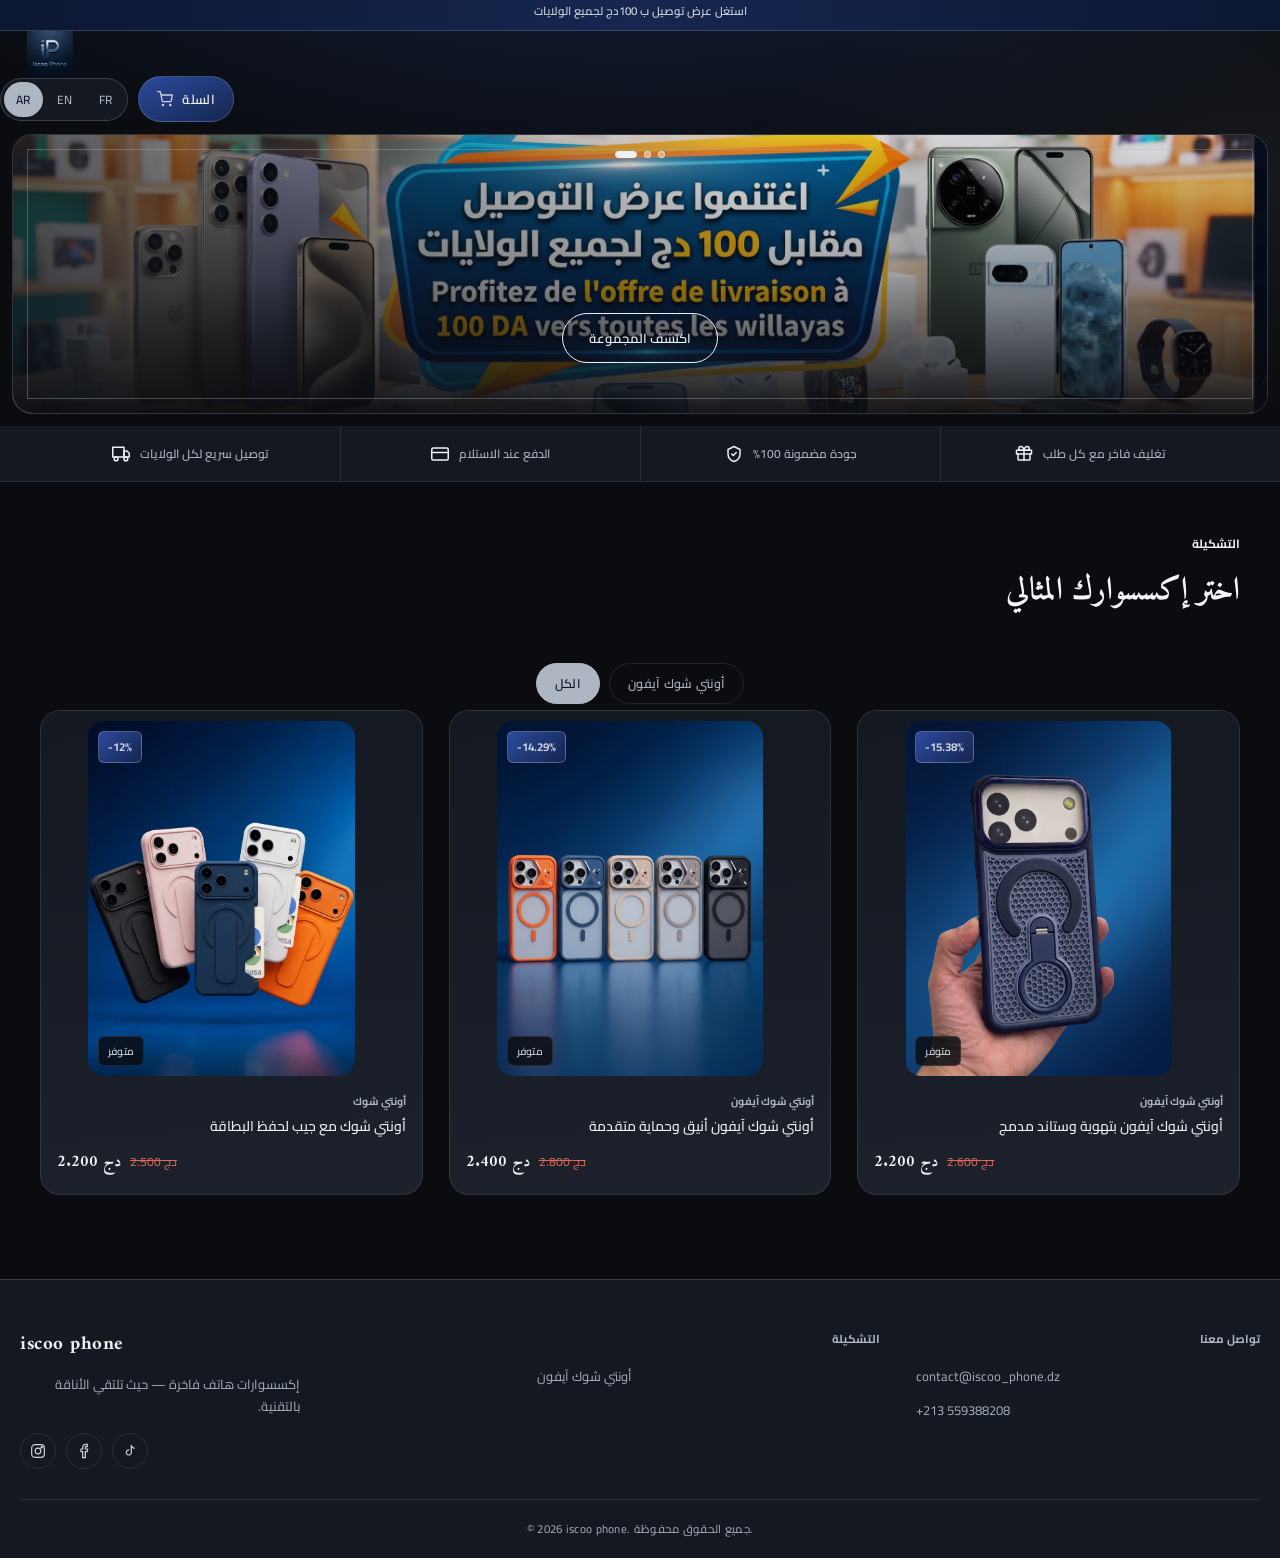
==== index.html @ 0731ef68 "Rename Untitled-1.html to index.html" ====
<!DOCTYPE html>
<html lang="ar" dir="ltr">
<head>
<meta charset="UTF-8">
<meta name="viewport" content="width=device-width, initial-scale=1, viewport-fit=cover">

<title>iscoo phone — إكسسوارات هاتف فاخرة</title>

<!-- Favicon / Logo -->
<link rel="icon" type="image/png" href="logo.jfif">

<link rel="preconnect" href="https://fonts.googleapis.com">
<link rel="preconnect" href="https://fonts.gstatic.com" crossorigin>

<link href="https://fonts.googleapis.com/css2?family=Playfair+Display:wght@500;600;700&family=Jost:wght@400;500;600;700&family=Amiri:wght@400;700&family=Cairo:wght@400;500;600;700;800&display=swap" rel="stylesheet">

<link rel="stylesheet" href="style.css">
</head>

<body class="lang-ar" dir="ltr">

<!-- Slim announcement strip -->
<div class="announce-bar">
  <p class="text-block" data-i18n="announce">استغل عرض توصيل ب 100دج لجميع الولايات</p>
</div>

<div class="brand">
  <img src="logo.jfif" alt="iscoo phone" class="brand-logo">
</div>
    <div class="header-actions">
      <div class="lang-switch" role="group" aria-label="Language">
        <button class="lang-btn" data-lang="ar">AR</button>
        <button class="lang-btn" data-lang="en">EN</button>
        <button class="lang-btn" data-lang="fr">FR</button>
      </div>
      <button class="cart-btn" id="openCartBtn">
        <svg viewBox="0 0 24 24" fill="none" stroke="currentColor" stroke-width="2" stroke-linecap="round" stroke-linejoin="round"><circle cx="9" cy="21" r="1"></circle><circle cx="20" cy="21" r="1"></circle><path d="M1 1h4l2.68 13.39a2 2 0 0 0 2 1.61h9.72a2 2 0 0 0 2-1.61L23 6H6"></path></svg>
        <span class="cart-label" data-i18n="cart">السلة</span>
        <span class="cart-badge" id="cartBadge" hidden>0</span>
      </button>
    </div>
  </div>
</header>

<!-- Wide rotating banner: sits between the header (cart + language) and
     the trust bar / products grid. Images come from HERO_IMAGES in
     data.js — add/remove filenames there, nothing here needs editing.
     Auto-advances every 3s; visitors can also swipe/drag it manually. -->
<section class="hero-banner">
  <div class="hero-carousel" id="heroCarousel">
    <div class="hero-track" id="heroTrack"></div>
  </div>
  <div class="hero-banner-overlay">
    <a href="#products" class="hero-cta text-block" data-i18n="heroCta">اكتشف المجموعة</a>
  </div>
  <div class="hero-dots" id="heroDots"></div>
</section>

<!-- Trust bar: four quiet credibility signals -->
<section class="trust-bar">
  <div class="container trust-grid">
    <div class="trust-item">
      <svg viewBox="0 0 24 24" fill="none" stroke="currentColor" stroke-width="2" stroke-linecap="round" stroke-linejoin="round"><rect x="1" y="3" width="15" height="13"></rect><polygon points="16 8 20 8 23 11 23 16 16 16 16 8"></polygon><circle cx="5.5" cy="18.5" r="2.5"></circle><circle cx="18.5" cy="18.5" r="2.5"></circle></svg>
      <span class="text-block" data-i18n="trustDelivery">توصيل سريع لكل الولايات</span>
    </div>
    <div class="trust-item">
      <svg viewBox="0 0 24 24" fill="none" stroke="currentColor" stroke-width="2" stroke-linecap="round" stroke-linejoin="round"><rect x="1" y="4" width="22" height="16" rx="2"></rect><line x1="1" y1="10" x2="23" y2="10"></line></svg>
      <span class="text-block" data-i18n="trustCod">الدفع عند الاستلام</span>
    </div>
    <div class="trust-item">
      <svg viewBox="0 0 24 24" fill="none" stroke="currentColor" stroke-width="2" stroke-linecap="round" stroke-linejoin="round"><path d="M12 2l8 4v6c0 5-3.5 8.5-8 10-4.5-1.5-8-5-8-10V6l8-4z"></path><path d="M9 12l2 2 4-4"></path></svg>
      <span class="text-block" data-i18n="trustAuthentic">جودة مضمونة 100%</span>
    </div>
    <div class="trust-item">
      <svg viewBox="0 0 24 24" fill="none" stroke="currentColor" stroke-width="2" stroke-linecap="round" stroke-linejoin="round"><path d="M20 12v7a1 1 0 0 1-1 1H5a1 1 0 0 1-1-1v-7"></path><rect x="2" y="7" width="20" height="5"></rect><line x1="12" y1="7" x2="12" y2="20"></line><path d="M12 7H7.5a2.5 2.5 0 0 1 0-5C11 2 12 7 12 7z"></path><path d="M12 7h4.5a2.5 2.5 0 0 0 0-5C13 2 12 7 12 7z"></path></svg>
      <span class="text-block" data-i18n="trustPackaging">تغليف فاخر مع كل طلب</span>
    </div>
  </div>
</section>

<main id="products" class="products-section">
  <div class="container">
    <div class="section-head">
      <p class="section-eyebrow text-block" data-i18n="collectionEyebrow">التشكيلة</p>
      <h2 class="section-title text-block" data-i18n="collectionTitle">اختر إكسسوارك المثالي</h2>
    </div>
    <div class="category-tabs" id="categoryTabs"></div>
    <div class="products-grid" id="productsGrid"></div>
  </div>
</main>

<footer class="site-footer">
  <div class="container footer-grid">
    <div class="footer-brand">
      <span class="footer-brand-name" data-i18n="brandName">iscoo phone</span>
      <p class="footer-tagline text-block" id="footerTagline"></p>
      <div class="social-row" id="socialRow"></div>
    </div>
    <div class="footer-col">
      <p class="footer-col-title text-block" data-i18n="footerLinksTitle">التشكيلة</p>
      <div class="footer-link-list" id="footerCategoryList"></div>
    </div>
    <div class="footer-col">
      <p class="footer-col-title text-block" data-i18n="footerContactTitle">تواصل معنا</p>
      <div class="footer-contact-list">
        <a id="footerEmail" href="#"></a>
        <a id="footerPhone" href="#"></a>
      </div>
    </div>
  </div>
  <div class="footer-bottom container">
    <span class="text-block" id="footerRights"></span>
  </div>
</footer>

<!-- Toast: quiet "added to cart" confirmation — the cart drawer stays closed -->
<div class="toast" id="toast">
  <span class="toast-dot"></span>
  <span class="toast-msg text-block"></span>
</div>

<!-- ================= PRODUCT DETAIL MODAL ================= -->
<div class="overlay" id="pdOverlay">
  <div class="pd-modal" role="dialog" aria-modal="true">
    <button class="pd-close" id="pdCloseBtn" aria-label="Close">&times;</button>
    <div class="pd-grid">
      <!-- Image viewer: swipeable/draggable photo track + a vertical rail
           of circles down the side (colors get their real color; general
           "gallery" shots get a neutral circle). Clicking a circle jumps
           straight to that photo and selects its color, if any. -->
      <div class="pd-media" id="pdMediaWrap">
        <div class="pd-track" id="pdTrack"></div>
        <div class="pd-swatch-rail" id="pdSwatchRail"></div>
      </div>
      <div class="pd-info">
        <p class="pd-category text-block" id="pdCategory"></p>
        <h2 class="pd-name text-block" id="pdName"></h2>
        <div class="pd-prices">
          <span class="pd-price-final price-num" id="pdPriceFinal"></span>
          <span class="pd-price-original price-num" id="pdPriceOriginal"></span>
          <span class="pd-discount-pill" id="pdDiscountPill"></span>
        </div>
        <p class="pd-desc text-block" id="pdDesc"></p>
        <div class="pd-stock-line" id="pdStockLine"></div>

        <div class="option-group" id="pdColorGroup">
          <div class="option-label text-block" data-i18n="color">اللون</div>
          <div class="pd-color-name text-block" id="pdColorName"></div>
        </div>

        <div class="option-group" id="pdSizeGroup">
          <div class="option-label text-block" data-i18n="size">التوافق</div>
          <div class="size-options" id="pdSizes"></div>
        </div>

        <div class="option-group">
          <div class="option-label text-block" data-i18n="quantity">الكمية</div>
          <div class="qty-row">
            <div class="qty-control">
              <button id="pdQtyMinus" type="button">&minus;</button>
              <span class="qty-val" id="pdQtyVal">1</span>
              <button id="pdQtyPlus" type="button">+</button>
            </div>
          </div>
        </div>

        <div class="field-error text-block" id="pdError"></div>
        <button class="btn-primary text-block" id="pdAddBtn" data-i18n="addToCart">أضف إلى السلة</button>
      </div>
    </div>
  </div>
</div>

<!-- ================= CART / CHECKOUT DRAWER ================= -->
<div class="overlay cart-overlay" id="cartOverlay">
  <div class="cart-drawer" role="dialog" aria-modal="true">
    <div class="cart-head">
      <h2 id="cartHeadTitle" data-i18n="yourCart">سلتك</h2>
      <button class="cart-close" id="cartCloseBtn" aria-label="Close">&times;</button>
    </div>

    <!-- STEP 0: cart list -->
    <div id="cartStepList" style="display:flex;flex-direction:column;flex:1;overflow:hidden;">
      <div class="cart-body" id="cartItemsWrap">
        <div class="cart-empty text-block" data-i18n="emptyCart">سلتك فارغة</div>
      </div>
      <div class="cart-summary" id="cartSummary" style="display:none;">
        <div class="summary-row"><span class="text-block" data-i18n="subtotal">مجموع المنتجات</span><span class="price-num" id="sumSubtotal"></span></div>
        <div class="summary-row"><span class="text-block" data-i18n="delivery">التوصيل</span><span class="price-num" id="sumDelivery">—</span></div>
        <div class="summary-row total"><span class="text-block" data-i18n="total">المجموع النهائي</span><span class="price-num" id="sumTotal"></span></div>
      </div>
      <div class="cart-actions">
        <button class="btn-primary text-block" id="checkoutBtn" data-i18n="checkout">إتمام الطلب</button>
      </div>
    </div>

    <!-- STEP 1: customer form -->
    <div class="checkout-step" id="checkoutStepForm" style="flex:1;overflow-y:auto;">
      <div class="field">
        <label class="text-block" data-i18n="fullName">الاسم الكامل</label>
        <input type="text" id="inputName" class="text-block">
        <div class="field-error text-block" id="errName"></div>
      </div>
      <div class="field">
        <label class="text-block" data-i18n="phone">رقم الهاتف</label>
        <input type="tel" id="inputPhone" placeholder="05XXXXXXXX">
        <div class="field-error text-block" id="errPhone"></div>
      </div>
      <div class="field">
        <label class="text-block" data-i18n="wilaya">الولاية</label>
        <select id="inputWilaya" class="text-block"></select>
        <div class="field-error text-block" id="errWilaya"></div>
      </div>
      <div class="cart-actions" style="padding:8px 0 0;">
        <button class="btn-primary text-block" id="toReviewBtn" data-i18n="reviewOrder">مراجعة الطلب</button>
        <button class="btn-secondary text-block" id="backToCartBtn" data-i18n="backToCart">العودة إلى السلة</button>
      </div>
    </div>

    <!-- STEP 2: review + confirm -->
    <div class="order-review" id="orderReview" style="flex:1;overflow-y:auto;">
      <div id="reviewItemsWrap"></div>
      <div class="cart-summary" style="border:none;padding:0;">
        <div class="summary-row"><span class="text-block" data-i18n="subtotal">مجموع المنتجات</span><span class="price-num" id="revSubtotal"></span></div>
        <div class="summary-row"><span class="text-block" data-i18n="delivery">التوصيل</span><span class="price-num" id="revDelivery"></span></div>
        <div class="summary-row total"><span class="text-block" data-i18n="total">المجموع النهائي</span><span class="price-num" id="revTotal"></span></div>
      </div>
      <div class="send-error text-block" id="sendError"></div>
      <div class="cart-actions" style="padding:8px 0 0;">
        <button class="btn-primary text-block" id="confirmOrderBtn" data-i18n="confirmOrder">تأكيد الطلب</button>
        <button class="btn-secondary text-block" id="backToFormBtn" data-i18n="editInfo">تعديل المعلومات</button>
      </div>
    </div>

    <!-- STEP 3: success -->
    <div class="success-panel" id="successPanel" style="flex:1;">
      <div class="success-icon">&#10003;</div>
      <div class="text-block" data-i18n="orderReceived">تم استلام طلبك بنجاح</div>
      <div class="success-order-id" id="successOrderId"></div>
      <p class="text-block" style="color:var(--ink-dim);font-size:13.5px;margin:0;" data-i18n="willCallYou">سنتصل بك قريبًا لتأكيد الطلب.</p>
      <button class="btn-primary text-block" id="backToProductsBtn" data-i18n="backToProducts" style="margin-top:10px;">العودة إلى المنتجات</button>
    </div>
  </div>
</div>

<script src="data.js"></script>
<script src="app.js"></script>
</body>
</html>
---- style.css ----
/* =========================================================================
   style.css
   ---------------------------------------------------------------------
   Palette: deep sapphire navy as primary, platinum/silver as the metallic
   accent, near-black backdrop for a premium tech-accessories feel.

     0. Tokens              8. Toast
     1. Base / RTL rule     9. Modals (shared)
     2. Announcement bar   10. Product detail modal
     3. Header             11. Cart drawer
     4. Hero banner        12. Checkout steps
     5. Trust bar          13. Footer
     6. Section head + tabs
     7. Product grid / cards
   ========================================================================= */


/* =========================================================================
   0. DESIGN TOKENS
   ========================================================================= */
:root{
  --bg:#0a0c10;
  --bg-elev:#141821;
  --bg-elev-2:#1c212b;
  --ink:#f3f5f8;
  --ink-dim:#a7afbb;
  --navy:#16264f;
  --navy-bright:#2c4a9e;
  --navy-deep:#0c1732;
  --metal:#aeb6c2;
  --metal-bright:#eef1f4;
  --metal-soft:#ccd2da;
  --muted:#7d8896;
  --muted-soft:#c7cdd5;
  --line:rgba(174,182,194,.24);
  --line-soft:rgba(243,245,248,.1);
  --ok:#5fae7c;
  --err:#e06a5c;
  --radius-s:6px;
  --radius-m:12px;
  --radius-l:20px;
  --shadow-1:0 2px 10px rgba(0,0,0,.4);
  --shadow-2:0 26px 64px rgba(0,0,0,.6);
  --shadow-metal:0 8px 28px rgba(174,182,194,.16);
  --font-latin-head:'Playfair Display',serif;
  --font-latin-body:'Jost',sans-serif;
  --font-ar-head:'Amiri',serif;
  --font-ar-body:'Cairo',sans-serif;
  --maxw:1240px;
  --ease:cubic-bezier(.22,.8,.32,1);
}

*{box-sizing:border-box;}
/* Zero out browser default spacing on text elements so every gap on the
   page comes from an explicit rule below — never from a UA stylesheet.
   This keeps spacing identical across languages/devices. */
h1,h2,h3,p{margin:0;}
html,body{
  height:100%;margin:0;
  background:var(--bg);
  color:var(--ink);
  padding-top:env(safe-area-inset-top,0px);
  padding-bottom:env(safe-area-inset-bottom,0px);
}
body{
  font-family:var(--font-latin-body);
  -webkit-font-smoothing:antialiased;
  overflow-x:hidden;
  background:
    radial-gradient(1300px 520px at 50% -12%, rgba(44,74,158,.30), transparent 60%),
    radial-gradient(900px 400px at 100% 20%, rgba(174,182,194,.07), transparent 60%),
    var(--bg);
}
img{max-width:100%;display:block;}
button{font-family:inherit;cursor:pointer;}
input,select{font-family:inherit;}
a{color:inherit;text-decoration:none;}

/* ---------------------------------------------------------
   1. RTL RULE — Arabic mode changes the WRITING only.
   Structural layout (grids, flex order, button positions) never flips.
   --------------------------------------------------------- */
   .brand-logo {
  width: 100px;
  height: 45px;
  object-fit: contain;
}
body.lang-ar{font-family:var(--font-ar-body);}
body.lang-ar h1,body.lang-ar h2,body.lang-ar h3{font-family:var(--font-ar-head);}
body.lang-ar .text-block,
body.lang-ar .rtl-text{
  direction:rtl;
  text-align:right;
}
body.lang-ar .price-num{ direction:ltr; unicode-bidi:isolate; }

.container{max-width:var(--maxw);margin:0 auto;padding:0 20px;}
.visually-hidden{position:absolute;width:1px;height:1px;overflow:hidden;clip:rect(0,0,0,0);}

/* =========================================================================
   2. ANNOUNCEMENT BAR
   ========================================================================= */
.announce-bar{
  background:linear-gradient(90deg,var(--navy-deep),var(--navy) 50%,var(--navy-deep));
  border-bottom:1px solid var(--line);
  padding:8px 0;
  overflow:hidden;
  padding-top:env(safe-area-inset-top,0px);
}
.announce-bar p{
  margin:0;text-align:center;font-size:11.5px;font-weight:600;
  letter-spacing:1.6px;text-transform:uppercase;color:var(--metal-soft);
  padding:0 16px;
}
/* Always centered, in every language — higher specificity than the
   general RTL rule below so Arabic never falls back to right-aligned. */
body.lang-ar .announce-bar p{letter-spacing:0;text-transform:none;text-align:center;}
@media (max-width:480px){
  .announce-bar p{font-size:10px;letter-spacing:1px;}
}

/* =========================================================================
   3. HEADER
   ========================================================================= */
header.site-header{
  position:sticky;top:0;z-index:40;
  background:rgba(10,12,16,.88);
  backdrop-filter:blur(14px);
  border-bottom:1px solid var(--line);
}
.header-inner{display:flex;align-items:center;justify-content:space-between;height:72px;}
.brand{display:flex;align-items:center;gap:12px;font-family:var(--font-latin-head);font-weight:700;font-size:21px;letter-spacing:.6px;color:var(--metal-bright);}
.brand-mark{
  width:38px;height:38px;border-radius:50%;
  background:radial-gradient(circle at 35% 30%, var(--metal-bright), var(--metal) 55%, #8a6a12 100%);
  display:flex;align-items:center;justify-content:center;
  color:var(--navy-deep);font-size:17px;font-weight:800;flex:0 0 auto;
  font-family:var(--font-latin-head);
  box-shadow:0 0 0 1px rgba(174,182,194,.4), var(--shadow-metal);
}
.header-actions{display:flex;align-items:center;gap:10px;}

.lang-switch{display:flex;background:var(--bg-elev);border:1px solid var(--line);border-radius:999px;padding:3px;gap:2px;}
.lang-btn{border:none;background:transparent;padding:6px 12px;border-radius:999px;font-size:12px;font-weight:600;letter-spacing:.4px;color:var(--ink-dim);transition:background .18s var(--ease),color .18s var(--ease);}
.lang-btn.active{background:var(--metal);color:var(--navy-deep);}
.lang-btn:not(.active):hover{color:var(--metal-soft);}

.cart-btn{
  position:relative;display:flex;align-items:center;gap:9px;
  background:linear-gradient(155deg,var(--navy-bright),var(--navy));
  color:var(--ink);border:1px solid var(--line);border-radius:999px;
  padding:10px 18px;font-weight:600;font-size:13px;letter-spacing:.3px;
  transition:box-shadow .2s var(--ease),transform .2s var(--ease);
}
.cart-btn:hover{box-shadow:var(--shadow-metal);transform:translateY(-1px);}
.cart-btn svg{width:16px;height:16px;flex:0 0 auto;stroke:var(--metal-soft);}
.cart-badge{
  position:absolute;top:-6px;inset-inline-end:-6px;
  background:var(--metal);color:var(--navy-deep);border-radius:999px;
  min-width:19px;height:19px;font-size:11px;font-weight:800;
  display:flex;align-items:center;justify-content:center;padding:0 4px;
  border:2px solid var(--bg);
}
.cart-badge[hidden]{display:none;}

/* Small phones: keep the header on one line by dropping the "Cart" word
   and tightening spacing — the icon + count badge stay fully usable. */
@media (max-width:400px){
  .header-inner{gap:6px;}
  .brand{font-size:16px;gap:7px;}
  .brand-mark{width:32px;height:32px;font-size:15px;}
  .lang-btn{padding:5px 9px;font-size:11px;}
  .cart-btn{padding:8px 12px;gap:6px;}
  .cart-label{display:none;}
}

/* =========================================================================
   4. HERO BANNER — rotating image carousel between header and trust bar
   ========================================================================= */
.hero-banner{
  position:relative;
  width:calc(100% - 24px);
  height:clamp(280px,20vw,560px);
  margin:12px auto;
  overflow:hidden;
  border:1px solid var(--line);
  border-radius:20px;
}

/* The sliding photo strip. Autoplay/drag logic lives in app.js (section 4);
   this is purely the visual track. */
.hero-carousel{
  position:absolute;inset:0;
  overflow:hidden;
  cursor:grab;
  touch-action:pan-y;   /* keep vertical page scroll working on touch */
}
.hero-carousel:active{ cursor:grabbing; }
.hero-track{
  display:flex;width:100%;height:100%;
  transition:transform .5s var(--ease);
  will-change:transform;
}
.hero-track img{
  flex:0 0 100%;width:100%;height:100%;object-fit:cover;
  filter:saturate(1.08) contrast(1.05);
  transform:scale(1.02);
  user-select:none;-webkit-user-drag:none;
  pointer-events:none;   /* dragging is handled by .hero-carousel itself */
}

.hero-banner::before{
  content:"";position:absolute;inset:14px;z-index:3;pointer-events:none;
  border:1px solid rgba(174,182,194,.35);
  display:none;
}
@media (min-width:640px){ .hero-banner::before{ display:block; } }
.hero-banner::after{
  content:"";position:absolute;inset:0;pointer-events:none;
  background:
    linear-gradient(0deg, rgba(10,12,16,.95) 0%, rgba(10,12,16,.4) 48%, rgba(10,12,16,.12) 100%),
    linear-gradient(90deg, rgba(10,12,16,.6) 0%, transparent 58%);
}
.hero-banner-overlay{
  position:absolute;inset:0;z-index:2;
  display:flex;flex-direction:column;justify-content:flex-end;
  padding:28px 26px clamp(28px,4.4vw,50px);
  /* Click-through by default so drag gestures reach the carousel behind
     the (mostly empty) overlay box; only the CTA re-enables clicks. */
  pointer-events:none;
}

/* Dot indicators — top-center, so they never sit over the bottom-anchored
   text/CTA in either language (Arabic right-aligns the text, English/French
   left-align it, but neither ever reaches the top of the banner). */
.hero-dots{
  position:absolute;z-index:5;
  top:16px;left:50%;transform:translateX(-50%);
  display:flex;gap:7px;
}
.hero-dot{
  width:7px;height:7px;border-radius:50%;padding:0;cursor:pointer;
  background:rgba(255,255,255,.4);border:1px solid rgba(255,255,255,.55);
  transition:background .2s var(--ease),width .2s var(--ease),border-color .2s var(--ease);
}
.hero-dot.active{background:var(--metal-bright);border-color:var(--metal-bright);width:22px;border-radius:4px;}
.hero-eyebrow{
  color:var(--metal-bright);font-size:12px;font-weight:700;
  letter-spacing:3px;text-transform:uppercase;margin:0 0 10px;
}
body.lang-ar .hero-eyebrow{letter-spacing:0;text-transform:none;}
.hero-banner-title{
  font-family:var(--font-latin-head);font-weight:700;
  font-size:clamp(28px,4.8vw,52px);line-height:1.1;
  margin:0 0 12px;color:var(--ink);max-width:680px;
}
body.lang-ar .hero-banner-title{font-family:var(--font-ar-head);}
.hero-banner-sub{
  margin:0 0 20px;color:var(--ink-dim);font-size:15px;max-width:480px;line-height:1.7;
}
.hero-cta{
  display:inline-flex;align-items:center;gap:10px;width:fit-content;
  /* Centered horizontally on purpose, in every language — independent
     of the RTL/LTR text alignment used by the surrounding copy. */
  align-self:center;
  pointer-events:auto;  /* re-enable clicks: the overlay itself is click-through */
  background:transparent;border:1.5px solid var(--metal-bright);color:var(--metal-bright);
  padding:12px 26px;border-radius:999px;font-size:13px;font-weight:600;
  letter-spacing:1px;text-transform:uppercase;
  transition:background .2s var(--ease),color .2s var(--ease),box-shadow .2s var(--ease);
}
body.lang-ar .hero-cta{letter-spacing:0;text-transform:none;}
.hero-cta:hover{background:var(--metal-bright);color:var(--navy-deep);box-shadow:var(--shadow-metal);}

/* =========================================================================
   5. TRUST BAR — four quiet credibility signals under the hero
   ========================================================================= */
.trust-bar{border-bottom:1px solid var(--line-soft);background:var(--bg-elev);}
.trust-grid{
  display:grid;grid-template-columns:repeat(4,1fr);gap:0;
}
.trust-item{
  display:flex;align-items:center;gap:10px;justify-content:center;
  padding:16px 10px;font-size:12px;font-weight:600;color:var(--ink-dim);
  border-inline-start:1px solid var(--line-soft);text-align:center;
}
.trust-item:first-child{border-inline-start:none;}
.trust-item svg{width:18px;height:18px;flex:0 0 auto;stroke:var(--metal-bright);}
@media (max-width:760px){
  .trust-grid{grid-template-columns:repeat(2,1fr);}
  .trust-item{border-inline-start:1px solid var(--line-soft);border-top:1px solid var(--line-soft);padding:13px 8px;font-size:11px;}
  .trust-item:nth-child(1),.trust-item:nth-child(2){border-top:none;}
  .trust-item:nth-child(odd){border-inline-start:none;}
}

/* =========================================================================
   6. SECTION HEAD + CATEGORY TABS
   ========================================================================= */
.section-head{text-align:center;padding:44px 0 22px;}
.section-eyebrow{color:var(--metal-bright);font-size:12px;font-weight:700;letter-spacing:3px;text-transform:uppercase;margin:0 0 8px;}
body.lang-ar .section-eyebrow{letter-spacing:0;text-transform:none;}
.section-title{font-family:var(--font-latin-head);font-weight:700;font-size:clamp(22px,3vw,32px);margin:0;color:var(--ink);}
body.lang-ar .section-title{font-family:var(--font-ar-head);}

.category-tabs{
  display:flex;flex-wrap:wrap;justify-content:center;gap:9px;
  padding:22px 0 6px;
}
.tab-btn{
  border:1px solid var(--line-soft);background:transparent;color:var(--ink-dim);
  padding:8px 18px;border-radius:999px;font-size:12.5px;font-weight:600;letter-spacing:.3px;
  transition:all .18s var(--ease);
}
.tab-btn:hover{border-color:var(--line);color:var(--metal-soft);}
.tab-btn.active{background:var(--metal);border-color:var(--metal);color:var(--navy-deep);}

/* =========================================================================
   7. PRODUCT GRID / CARDS
   ========================================================================= */
.products-section{padding:6px 0 64px;}
.products-grid{display:grid;grid-template-columns:repeat(3,1fr);gap:26px;}
@media (max-width:760px){
  .products-grid{grid-template-columns:repeat(2,1fr);gap:13px;}
}

@keyframes card-rise{
  from{opacity:0;transform:translateY(14px);}
  to{opacity:1;transform:translateY(0);}
}
.card{
  background:linear-gradient(175deg,var(--bg-elev),var(--bg-elev-2));
  border:1px solid var(--line-soft);
  border-radius:var(--radius-l);
  overflow:hidden;
  display:flex;flex-direction:column;
  cursor:pointer;
  animation:card-rise .5s var(--ease) both;
  transition:box-shadow .22s var(--ease),transform .22s var(--ease),border-color .22s var(--ease);
}
.card:hover{box-shadow:var(--shadow-2),var(--shadow-metal);transform:translateY(-4px);border-color:var(--line);}
.card:focus-visible{outline:2px solid var(--metal);outline-offset:2px;}

.card-media{
  position:relative;
  width:70%;
  aspect-ratio:3/4;
  margin:10px auto 0;
  background:#171b22;
  overflow:hidden;
  border-radius:16px;
}

@media (min-width:768px){
  .card-media{
    transform:translateX(-10px);
  }
}

.card-media img{
  width:100%;
  height:100%;
  object-fit:contain;
  object-position:center center;
  padding:0;
  transition:transform .5s var(--ease),opacity .18s ease;
}

.card:hover .card-media img{
  transform:scale(1.06);
}

.card-media img.fading{
  opacity:0;
}
.badge-discount{
  position:absolute;top:10px;inset-inline-start:10px;
  background:linear-gradient(135deg,var(--navy-bright),var(--navy));
  color:var(--metal-soft);font-size:11.5px;font-weight:700;
  padding:4px 9px;border-radius:6px;border:1px solid rgba(174,182,194,.35);
}
.badge-stock{
  position:absolute;bottom:10px;inset-inline-start:10px;
  background:rgba(10,12,16,.82);color:var(--muted-soft);font-size:10.5px;font-weight:600;
  padding:4px 9px;border-radius:6px;border:1px solid var(--line-soft);letter-spacing:.2px;
}
.badge-stock.low{background:rgba(22,38,79,.85);color:var(--metal-soft);border-color:var(--line);}
.badge-stock.out{background:rgba(40,32,30,.9);color:var(--ink-dim);}

.card-body{padding:15px 16px 18px;display:flex;flex-direction:column;gap:6px;flex:1;}
.card-category{font-size:10.5px;font-weight:700;letter-spacing:1.4px;text-transform:uppercase;color:var(--metal);margin:0;}
body.lang-ar .card-category{letter-spacing:0;text-transform:none;}
.card-name{font-size:14px;font-weight:500;line-height:1.4;margin:0;color:var(--ink);}
.card-prices{display:flex;align-items:baseline;gap:9px;margin-top:auto;flex-wrap:wrap;padding-top:4px;}
.price-final{font-family:var(--font-latin-head);font-weight:700;font-size:16.5px;color:var(--metal-bright);}
body.lang-ar .price-final{font-family:var(--font-ar-head);}
.price-original{font-size:12px;color:var(--err);text-decoration:line-through;}
.price-original.hide,.badge-discount.hide{display:none;}

.empty-state{grid-column:1/-1;text-align:center;padding:60px 10px;color:var(--ink-dim);font-size:14px;}

/* =========================================================================
   8. TOAST — quiet "added to cart" confirmation (cart stays closed)
   ========================================================================= */
.toast{
  position:fixed;left:50%;bottom:24px;transform:translate(-50%,16px);
  background:var(--bg-elev-2);color:var(--ink);
  border:1px solid var(--line);border-radius:999px;
  padding:12px 22px;font-size:13.5px;font-weight:600;
  box-shadow:var(--shadow-2);z-index:200;
  display:flex;align-items:center;gap:10px;
  opacity:0;pointer-events:none;transition:opacity .25s var(--ease),transform .25s var(--ease);
}
.toast.show{opacity:1;transform:translate(-50%,0);}
.toast-dot{width:8px;height:8px;border-radius:50%;background:var(--metal);flex:0 0 auto;}

/* =========================================================================
   9. MODAL SHARED (overlay)
   ========================================================================= */
.overlay{
  position:fixed;inset:0;background:rgba(6,7,10,.68);
  display:flex;align-items:flex-end;justify-content:center;
  z-index:100;opacity:0;pointer-events:none;transition:opacity .2s var(--ease);
}
.overlay.open{opacity:1;pointer-events:auto;}
@media (min-width:760px){ .overlay{align-items:center;padding:24px;} }

/* =========================================================================
   10. PRODUCT DETAIL MODAL
   ========================================================================= */
.pd-modal{
  background:var(--bg-elev);border:1px solid var(--line);
  width:100%;max-width:800px;max-height:92vh;
  border-radius:22px 22px 0 0;overflow-y:auto;
  transform:translateY(24px);transition:transform .24s var(--ease);
  padding-bottom:env(safe-area-inset-bottom,0px);
}
.overlay.open .pd-modal{transform:translateY(0);}
@media (min-width:760px){ .pd-modal{border-radius:22px;} }
.pd-close{
  position:sticky;top:10px;inset-inline-start:calc(100% - 46px);
  width:34px;height:34px;border-radius:50%;border:1px solid var(--line);
  background:rgba(10,12,16,.85);box-shadow:var(--shadow-1);
  font-size:18px;line-height:1;color:var(--metal-soft);z-index:5;
  display:flex;align-items:center;justify-content:center;margin:10px;
}
.pd-grid{display:grid;grid-template-columns:1fr;gap:0;margin-top:-44px;}
@media (min-width:640px){ .pd-grid{grid-template-columns:1fr 1fr;margin-top:0;} }
/* Swipeable image viewer: a sliding track of photos (gallery shots, then
   one per color) plus a vertical rail of circles down one side — click a
   circle, or swipe the photo itself, to move through them. Drag handling
   lives in app.js (section 6). */
.pd-media{
  position:relative;
  width:85%;
  aspect-ratio:3/4;
  margin:0 auto;
  background:#171b22;
  overflow:hidden;
  border-radius:16px;
  cursor:grab;
  touch-action:pan-y;
}
.pd-media:active{ cursor:grabbing; }
.pd-track{display:flex;width:100%;height:100%;transition:transform .4s var(--ease);will-change:transform;}
.pd-track img{
    padding:0%;
  flex:0 0 100%;width:100%;height:100%;object-fit:contain;
  user-select:none;-webkit-user-drag:none;pointer-events:none;
}
.pd-swatch-rail{
  position:absolute;z-index:4;
  top:14px;inset-inline-start:14px;bottom:14px;
  display:flex;flex-direction:column;gap:9px;
  overflow-y:auto;scrollbar-width:none;   /* scrolls internally if a product has many photos */
}
.pd-swatch-rail::-webkit-scrollbar{display:none;}
@media (max-width:480px){
  .pd-swatch-rail{gap:7px;}
  .pd-swatch-rail .swatch{width:28px;height:28px;}
}
.pd-swatch-rail .swatch{
  background:rgba(10,12,16,.45);backdrop-filter:blur(3px);
  border-color:rgba(255,255,255,.5);
}
.swatch-general{
  width:100%;height:100%;border-radius:50%;display:block;
  background:var(--muted);
}
.pd-info{padding:20px 26px 30px;display:flex;flex-direction:column;gap:15px;}
.pd-category{font-size:11px;font-weight:700;letter-spacing:1.6px;text-transform:uppercase;color:var(--metal);margin:0;}
body.lang-ar .pd-category{letter-spacing:0;text-transform:none;}
.pd-name{font-family:var(--font-latin-head);font-size:23px;font-weight:700;margin:0;color:var(--ink);}
body.lang-ar .pd-name{font-family:var(--font-ar-head);}
.pd-prices{display:flex;align-items:baseline;gap:11px;}
.pd-price-final{font-family:var(--font-latin-head);font-size:25px;font-weight:700;color:var(--metal-bright);}
body.lang-ar .pd-price-final{font-family:var(--font-ar-head);}
.pd-price-original{font-size:14px;color:var(--err);text-decoration:line-through;}
.pd-discount-pill{background:linear-gradient(135deg,var(--navy-bright),var(--navy));color:var(--metal-soft);font-size:11.5px;font-weight:700;padding:3px 9px;border-radius:6px;border:1px solid rgba(174,182,194,.35);}
.pd-desc{font-size:13.5px;color:var(--ink-dim);line-height:1.75;margin:0;}
.pd-stock-line{font-size:12.5px;font-weight:600;letter-spacing:.2px;}
.pd-stock-line.ok{color:var(--ok);}
.pd-stock-line.low{color:var(--metal-bright);}
.pd-stock-line.out{color:var(--ink-dim);}

.option-group{display:flex;flex-direction:column;gap:9px;}
.option-label{font-size:11.5px;font-weight:700;letter-spacing:.5px;color:var(--muted-soft);}
.pd-color-name{font-size:14px;font-weight:600;color:var(--ink);}
/* Base circle shared by the pd-media rail above — 35px keeps circles easy
   to tap on a phone screen, which is where most shoppers will be. */
.swatch{width:35px;height:35px;border-radius:50%;border:2px solid var(--line-soft);padding:2px;cursor:pointer;display:flex;align-items:center;justify-content:center;background:transparent;transition:border-color .15s var(--ease),transform .15s var(--ease);}
.swatch:hover{transform:scale(1.06);}
.swatch>span{width:100%;height:100%;border-radius:50%;display:block;}
.swatch.selected{border-color:var(--metal);box-shadow:0 0 0 2px rgba(174,182,194,.28);}

.size-options{display:flex;flex-wrap:wrap;gap:8px;}
.size-btn{min-width:48px;padding:9px 13px;border-radius:8px;border:1.5px solid var(--line-soft);background:transparent;font-size:12.5px;font-weight:600;color:var(--ink);transition:all .15s var(--ease);}
.size-btn:not(:disabled):hover{border-color:var(--metal);}
.size-btn.selected{border-color:var(--metal);background:var(--metal);color:var(--navy-deep);}
.size-btn:disabled{opacity:.35;cursor:not-allowed;text-decoration:line-through;}

.qty-row{display:flex;align-items:center;gap:12px;}
.qty-control{display:flex;align-items:center;border:1.5px solid var(--line-soft);border-radius:10px;overflow:hidden;}
.qty-control button{width:38px;height:38px;border:none;background:transparent;font-size:17px;font-weight:700;color:var(--metal-bright);}
.qty-control button:disabled{opacity:.3;cursor:not-allowed;}
.qty-control .qty-val{width:40px;text-align:center;font-weight:700;font-size:14px;color:var(--ink);}

.field-error{color:var(--err);font-size:12.5px;font-weight:600;min-height:16px;}

.btn-primary{
  background:linear-gradient(135deg,var(--metal-bright),var(--metal) 60%,#a8841e);
  color:var(--navy-deep);border:none;border-radius:11px;
  padding:14px 18px;font-size:14.5px;font-weight:700;width:100%;letter-spacing:.3px;
  transition:filter .18s var(--ease),box-shadow .18s var(--ease),transform .18s var(--ease);
}
.btn-primary:hover{filter:brightness(1.08);box-shadow:var(--shadow-metal);transform:translateY(-1px);}
.btn-primary:disabled{background:#5a5148;color:#948a7c;cursor:not-allowed;filter:none;box-shadow:none;transform:none;}
.btn-secondary{
  background:transparent;color:var(--metal-soft);border:1.5px solid var(--line);border-radius:11px;
  padding:12px 16px;font-size:13.5px;font-weight:600;width:100%;transition:border-color .15s var(--ease);
}
.btn-secondary:hover{border-color:var(--metal);}
.btn-outofstock{background:var(--bg-elev-2);color:var(--ink-dim);border:1px solid var(--line-soft);border-radius:11px;padding:14px 18px;font-size:14px;font-weight:600;width:100%;cursor:not-allowed;}

/* =========================================================================
   11. CART DRAWER
   ========================================================================= */
.cart-overlay{align-items:stretch;justify-content:flex-end;}
.cart-drawer{
  background:var(--bg-elev);border-inline-start:1px solid var(--line);
  width:100%;max-width:440px;height:100%;
  display:flex;flex-direction:column;
  transform:translateX(100%);transition:transform .24s var(--ease);
}
.overlay.open .cart-drawer{transform:translateX(0);}
.cart-head{display:flex;align-items:center;justify-content:space-between;padding:18px 20px;border-bottom:1px solid var(--line-soft);padding-top:calc(18px + env(safe-area-inset-top,0px));}
.cart-head h2{margin:0;font-family:var(--font-latin-head);font-size:19px;font-weight:700;color:var(--metal-bright);}
body.lang-ar .cart-head h2{font-family:var(--font-ar-head);}
.cart-close{width:32px;height:32px;border-radius:50%;border:1px solid var(--line-soft);background:transparent;color:var(--ink);font-size:16px;transition:border-color .15s var(--ease);}
.cart-close:hover{border-color:var(--metal);}

.cart-body{flex:1;overflow-y:auto;padding:14px 20px;}
.cart-empty{padding:50px 10px;text-align:center;color:var(--ink-dim);font-size:14px;}

.cart-item{display:flex;gap:12px;padding:14px 0;border-bottom:1px solid var(--line-soft);}
.cart-item img{width:66px;height:66px;border-radius:10px;object-fit:cover;background:#171b22;flex:0 0 auto;}
.cart-item-info{flex:1;min-width:0;display:flex;flex-direction:column;gap:4px;}
.cart-item-name{font-size:13.5px;font-weight:600;margin:0;color:var(--ink);}
.cart-item-variant{font-size:11.5px;color:var(--ink-dim);margin:0;}
.cart-item-bottom{display:flex;align-items:center;justify-content:space-between;margin-top:4px;}
.cart-item-price{font-size:13.5px;font-weight:700;color:var(--metal-bright);}
.cart-qty{display:flex;align-items:center;border:1px solid var(--line-soft);border-radius:8px;overflow:hidden;}
.cart-qty button{width:26px;height:26px;border:none;background:transparent;font-size:14px;font-weight:700;color:var(--metal-bright);}
.cart-qty .cart-qty-val{width:26px;text-align:center;font-size:12.5px;font-weight:700;color:var(--ink);}
.cart-item-remove{background:none;border:none;color:var(--err);font-size:11.5px;font-weight:600;padding:0;text-decoration:underline;align-self:flex-start;}

.cart-summary{border-top:1px solid var(--line-soft);padding:14px 20px 18px;}
.summary-row{display:flex;justify-content:space-between;font-size:13.5px;color:var(--ink-dim);padding:3px 0;}
.summary-row.total{color:var(--ink);font-weight:800;font-size:16px;padding-top:9px;border-top:1px dashed var(--line-soft);margin-top:7px;}
.summary-row.total .price-num{color:var(--metal-bright);}

/* =========================================================================
   12. CHECKOUT STEPS (form / review / success — inside the drawer)
   ========================================================================= */
.checkout-step{display:none;flex-direction:column;gap:12px;padding:16px 20px 8px;}
.checkout-step.active{display:flex;}
.field{display:flex;flex-direction:column;gap:6px;}
.field label{font-size:12px;font-weight:700;color:var(--muted-soft);}
.field input,.field select{
  border:1.5px solid var(--line-soft);border-radius:10px;padding:11px 12px;
  font-size:14px;background:var(--bg-elev-2);color:var(--ink);transition:border-color .15s var(--ease);
}
.field input::placeholder{color:var(--ink-dim);}
.field input:focus,.field select:focus{outline:none;border-color:var(--metal);}

.order-review{padding:16px 20px 8px;display:none;flex-direction:column;gap:12px;}
.order-review.active{display:flex;}
.review-item{display:flex;justify-content:space-between;font-size:13px;padding:6px 0;border-bottom:1px solid var(--line-soft);}
.review-item .ri-name{font-weight:600;color:var(--ink);}
.review-item .ri-meta{color:var(--ink-dim);font-size:11.5px;display:block;}

.success-panel{padding:44px 24px;text-align:center;display:none;flex-direction:column;gap:10px;align-items:center;}
.success-panel.active{display:flex;}
.success-icon{width:62px;height:62px;border-radius:50%;background:linear-gradient(135deg,var(--metal-bright),var(--metal));color:var(--navy-deep);display:flex;align-items:center;justify-content:center;font-size:28px;margin-bottom:4px;box-shadow:var(--shadow-metal);}
.success-order-id{font-family:var(--font-latin-head);font-size:21px;font-weight:700;color:var(--metal-bright);}
body.lang-ar .success-order-id{font-family:var(--font-ar-head);}

.send-error{display:none;background:rgba(209,111,95,.14);color:var(--err);border:1px solid rgba(209,111,95,.35);border-radius:10px;padding:10px 12px;font-size:13px;font-weight:600;margin:0 20px 10px;}
.send-error.active{display:block;}

.cart-actions{padding:0 20px 18px;display:flex;flex-direction:column;gap:8px;}

/* =========================================================================
   13. FOOTER
   ========================================================================= */
footer.site-footer{border-top:1px solid var(--line);margin-top:20px;background:var(--bg-elev);}
.footer-grid{
  display:grid;grid-template-columns:1.4fr 1fr 1fr;gap:36px;
  padding:48px 0 30px;
}
@media (max-width:760px){ .footer-grid{grid-template-columns:1fr;gap:26px;padding:38px 0 20px;} }

.footer-brand{display:flex;flex-direction:column;gap:12px;}
.footer-brand-name{font-family:var(--font-latin-head);font-size:19px;font-weight:700;color:var(--metal-bright);letter-spacing:.5px;}
body.lang-ar .footer-brand-name{font-family:var(--font-ar-head);}
.footer-tagline{font-size:13px;color:var(--ink-dim);line-height:1.7;max-width:280px;}

.footer-col-title{font-size:11.5px;font-weight:700;letter-spacing:1.6px;text-transform:uppercase;color:var(--metal);margin:0 0 14px;}
body.lang-ar .footer-col-title{letter-spacing:0;text-transform:none;}
.footer-link-list{display:flex;flex-direction:column;gap:10px;}
.footer-link-btn{
  background:none;border:none;padding:0;margin:0;width:fit-content;
  font-size:13px;color:var(--ink-dim);cursor:pointer;
  transition:color .15s var(--ease);
}
.footer-link-btn:hover{color:var(--metal-bright);}

.footer-contact-list{display:flex;flex-direction:column;gap:10px;font-size:13px;color:var(--ink-dim);}
.footer-contact-list a{color:var(--ink-dim);transition:color .15s var(--ease);}
.footer-contact-list a:hover{color:var(--metal-bright);}

.social-row{display:flex;gap:10px;margin-top:4px;}
.social-icon{
  width:36px;height:36px;border-radius:50%;border:1px solid var(--line-soft);
  display:flex;align-items:center;justify-content:center;color:var(--metal-soft);
  transition:border-color .15s var(--ease),color .15s var(--ease);
}
.social-icon:hover{border-color:var(--metal);color:var(--metal-bright);}
.social-icon svg{width:16px;height:16px;}

.footer-bottom{border-top:1px solid var(--line-soft);padding:18px 0;text-align:center;color:var(--ink-dim);font-size:11.5px;letter-spacing:.3px;}
/* =========================================================
   PRODUCT CARD COLOR SELECTOR
   ========================================================= */

.card-body{
  position:relative;
}

.card-colors{
  position:relative;
  z-index:20;
  display:flex;
  align-items:center;
  gap:7px;
  flex-wrap:wrap;
  margin-top:4px;
  pointer-events:auto;
}

.card-color-dot{
  position:relative;
  z-index:21;
  width:22px;
  height:22px;
  padding:0;
  margin:0;
  border:1px solid rgba(255,255,255,.35);
  border-radius:50%;
  background:transparent;
  display:flex;
  align-items:center;
  justify-content:center;
  cursor:pointer;
  pointer-events:auto;
  appearance:none;
  -webkit-appearance:none;
  transition:
    transform .18s ease,
    box-shadow .18s ease,
    border-color .18s ease;
}

.card-color-dot span{
  width:16px;
  height:16px;
  display:block;
  border-radius:50%;
  pointer-events:none;
}

.card-color-dot:hover{
  transform:scale(1.15);
  border-color:var(--metal-bright);
}

.card-color-dot.selected{
  border-color:var(--metal-bright);
  box-shadow:
    0 0 0 2px var(--bg-elev),
    0 0 0 3px var(--metal-bright);
}
/* =========================================================
   PRODUCT CARD COLORS
   ========================================================= */

.card-body{
  position:relative;
}

.card-colors{
  position:relative;
  z-index:20;
  display:flex;
  align-items:center;
  gap:7px;
  flex-wrap:wrap;
  margin-top:4px;
  pointer-events:auto;
}

.card-color-dot{
  position:relative;
  z-index:21;
  width:22px;
  height:22px;
  padding:0;
  margin:0;
  border:1px solid rgba(255,255,255,.35);
  border-radius:50%;
  background:transparent;
  display:flex;
  align-items:center;
  justify-content:center;
  cursor:pointer;
  pointer-events:auto;
  appearance:none;
  -webkit-appearance:none;
  transition:
    transform .18s ease,
    box-shadow .18s ease,
    border-color .18s ease;
}

.card-color-dot span{
  width:16px;
  height:16px;
  display:block;
  border-radius:50%;
  pointer-events:none;
}

.card-color-dot:hover{
  transform:scale(1.15);
  border-color:var(--metal-bright);
}

.card-color-dot.selected{
  border-color:var(--metal-bright);
  box-shadow:
    0 0 0 2px var(--bg-elev),
    0 0 0 3px var(--metal-bright);
}
/* ضمان أن دوائر الألوان فوق صورة المنتج وقابلة للنقر */
.pd-swatch-rail{
  z-index:50 !important;
  pointer-events:auto !important;
}

.pd-swatch-rail .swatch{
  position:relative;
  z-index:51;
  pointer-events:auto !important;
  cursor:pointer;
  touch-action:manipulation;
}

.pd-swatch-rail .swatch span{
  pointer-events:none;
}

.pd-swatch-rail .swatch.selected{
  border-color:var(--metal-bright);
  box-shadow:
    0 0 0 2px rgba(10,12,16,.9),
    0 0 0 4px var(--metal-bright);
}
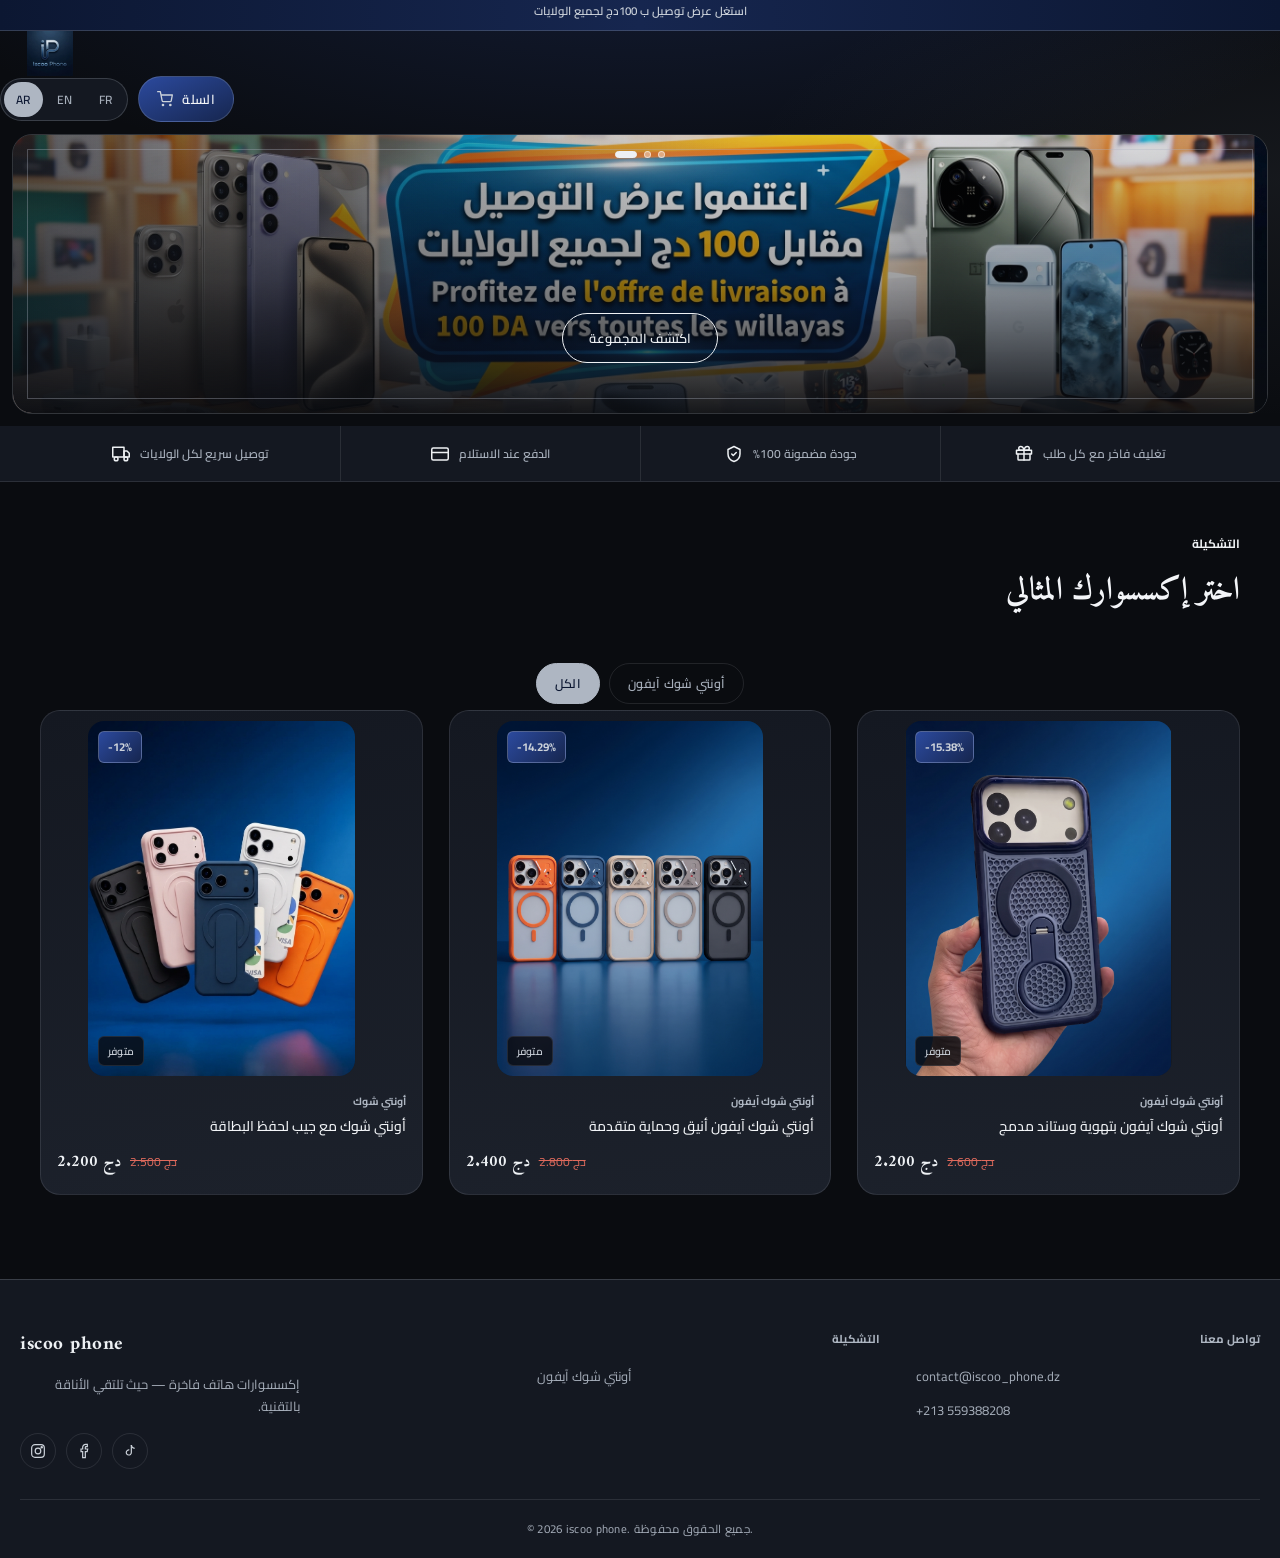
==== commit 55fc9a80: "Update index.html" ====
--- a/index.html
+++ b/index.html
@@ -15,6 +15,23 @@
 <link href="https://fonts.googleapis.com/css2?family=Playfair+Display:wght@500;600;700&family=Jost:wght@400;500;600;700&family=Amiri:wght@400;700&family=Cairo:wght@400;500;600;700;800&display=swap" rel="stylesheet">
 
 <link rel="stylesheet" href="style.css">
+  <!-- Meta Pixel Code -->
+<script>
+!function(f,b,e,v,n,t,s)
+{if(f.fbq)return;n=f.fbq=function(){n.callMethod?
+n.callMethod.apply(n,arguments):n.queue.push(arguments)};
+if(!f._fbq)f._fbq=n;n.push=n;n.loaded=!0;n.version='2.0';
+n.queue=[];t=b.createElement(e);t.async=!0;
+t.src=v;s=b.getElementsByTagName(e)[0];
+s.parentNode.insertBefore(t,s)}(window, document,'script',
+'https://connect.facebook.net/en_US/fbevents.js');
+fbq('init', '2036870347032390');
+fbq('track', 'PageView');
+</script>
+<noscript><img height="1" width="1" style="display:none"
+src="https://www.facebook.com/tr?id=2036870347032390&ev=PageView&noscript=1"
+/></noscript>
+<!-- End Meta Pixel Code -->
 </head>
 
 <body class="lang-ar" dir="ltr">
